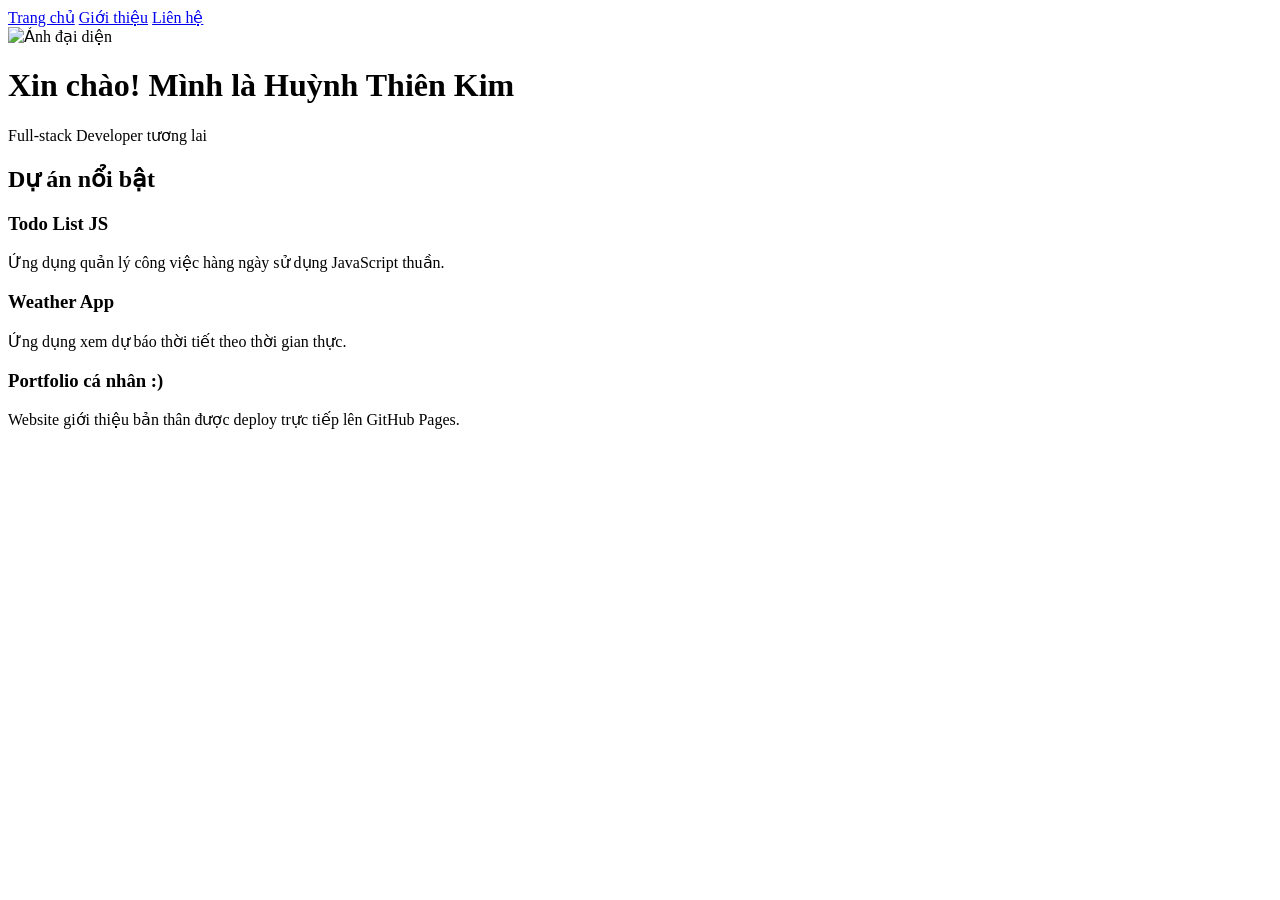
==== index.html @ 4f8ad430 "Add files via upload" ====
<!DOCTYPE html>
<html lang="vi">
<head>
    <meta charset="UTF-8">
    <meta name="viewport" content="width=device-width, initial-scale=1.0">
    <title>Huỳnh Thiên Kim - 241A010059 - Portfolio</title>
    <link rel="stylesheet" href="css/style.css">
</head>
<body>
    <nav>
        <a href="index.html">Trang chủ</a>
        <a href="about.html">Giới thiệu</a>
        <a href="contact.html">Liên hệ</a>
    </nav>

    <header>
        <img src="images/avatar.jpg" alt="Ảnh đại diện" class="avatar">
        <h1>Xin chào! Mình là Huỳnh Thiên Kim</h1>
        <p>Full-stack Developer tương lai</p>
    </header>

    <section>
        <h2>Dự án nổi bật</h2>
        <div class="project">
            <h3>Todo List JS</h3>
            <p>Ứng dụng quản lý công việc hàng ngày sử dụng JavaScript thuần.</p>
        </div>
        <div class="project">
            <h3>Weather App</h3>
            <p>Ứng dụng xem dự báo thời tiết theo thời gian thực.</p>
        </div>
        <div class="project">
            <h3>Portfolio cá nhân :)</h3>
            <p>Website giới thiệu bản thân được deploy trực tiếp lên GitHub Pages.</p>
        </div>
    </section>

    <script src="js/script.js"></script>
</body>
</html>
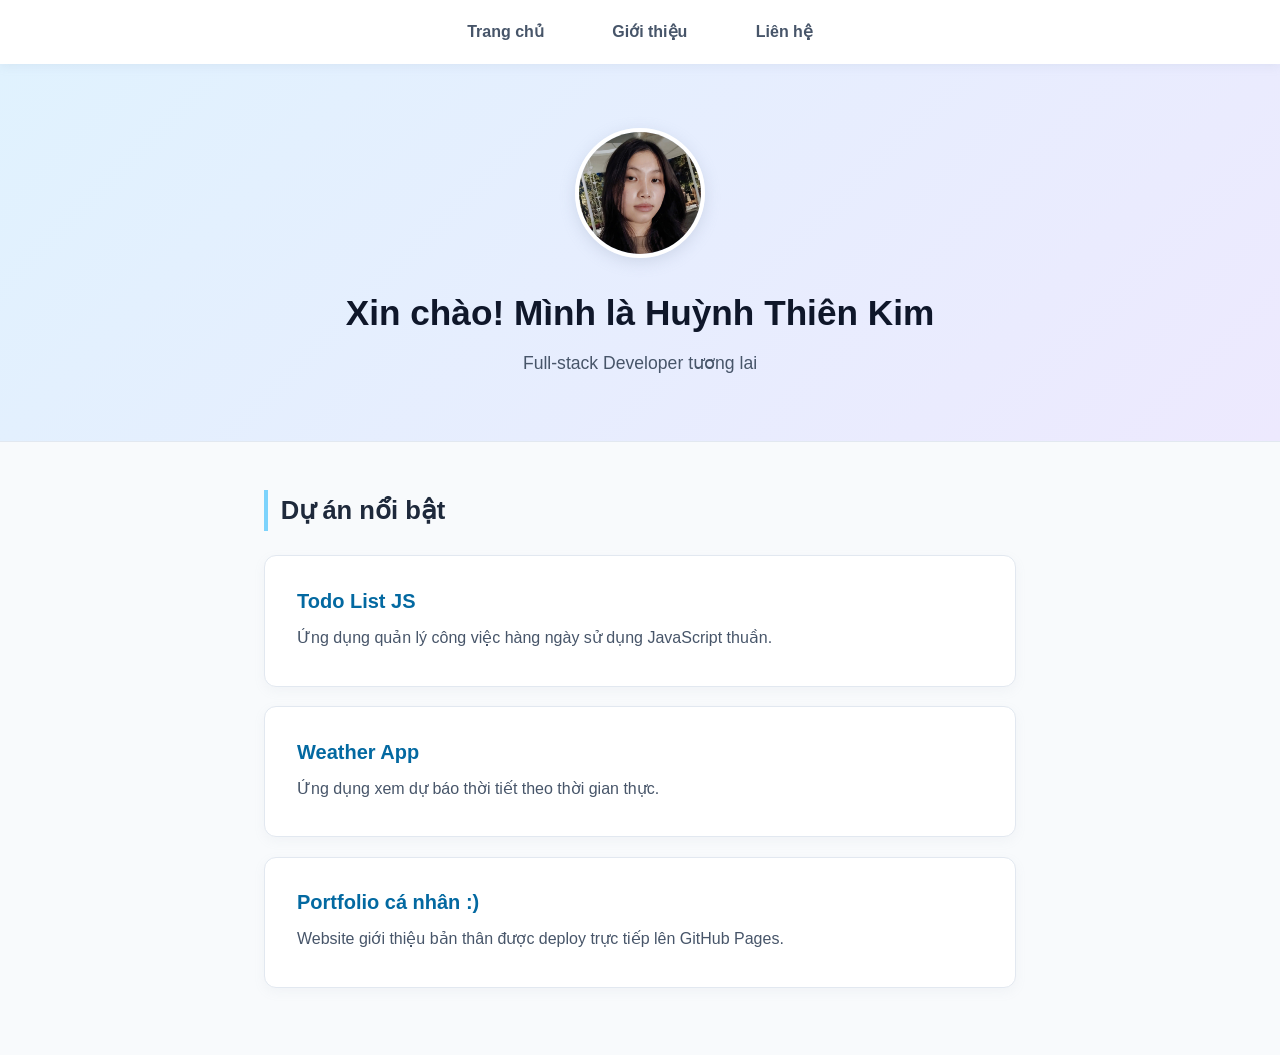
==== commit b650f0b0: "index.html" ====
--- a/index.html
+++ b/index.html
@@ -4,7 +4,8 @@
     <meta charset="UTF-8">
     <meta name="viewport" content="width=device-width, initial-scale=1.0">
     <title>Huỳnh Thiên Kim - 241A010059 - Portfolio</title>
-    <link rel="stylesheet" href="css/style.css">
+    <link rel="stylesheet" href="
+        style.css">
 </head>
 <body>
     <nav>
@@ -14,7 +15,7 @@
     </nav>
 
     <header>
-        <img src="images/avatar.jpg" alt="Ảnh đại diện" class="avatar">
+        <img src="avatar.jpg" alt="Ảnh đại diện" class="avatar">
         <h1>Xin chào! Mình là Huỳnh Thiên Kim</h1>
         <p>Full-stack Developer tương lai</p>
     </header>
@@ -35,6 +36,6 @@
         </div>
     </section>
 
-    <script src="js/script.js"></script>
+    <script src="script.js"></script>
 </body>
-</html>+</html>
--- a/style.css
+++ b/style.css
@@ -0,0 +1,129 @@
+* { 
+    margin: 0; 
+    padding: 0; 
+    box-sizing: border-box; 
+}
+
+body { 
+    font-family: 'Segoe UI', Tahoma, Geneva, Verdana, sans-serif; 
+    line-height: 1.6; 
+    background-color: #F8FAFC; 
+    color: #334155; 
+}
+
+
+nav { 
+    background-color: #FFFFFF; 
+    padding: 1.2rem; 
+    text-align: center; 
+    box-shadow: 0 2px 10px rgba(148, 163, 184, 0.15);
+    position: sticky;
+    top: 0;
+    z-index: 100;
+}
+
+nav a { 
+    color: #475569; 
+    margin: 0 1.2rem; 
+    text-decoration: none; 
+    font-weight: 600;
+    padding: 0.4rem 0.8rem;
+    border-radius: 6px;
+    transition: all 0.3s ease;
+}
+
+nav a:hover { 
+    background-color: #E0F2FE; 
+    color: #0284C7; 
+}
+
+header { 
+    text-align: center; 
+    padding: 4rem 2rem; 
+    background: linear-gradient(135deg, #E0F2FE 0%, #EDE9FE 100%); 
+    color: #1E293B; 
+    border-bottom: 1px solid #E2E8F0;
+}
+
+header h1 {
+    font-size: 2.2rem;
+    color: #0F172A;
+    margin-bottom: 0.5rem;
+}
+
+header p {
+    font-size: 1.1rem;
+    color: #475569;
+    font-weight: 500;
+}
+
+.avatar {
+    width: 130px;
+    height: 130px;
+    border-radius: 50%;
+    object-fit: cover;
+    border: 4px solid #FFFFFF;
+    box-shadow: 0 4px 15px rgba(148, 163, 184, 0.3);
+    margin-bottom: 1.2rem;
+}
+
+.avatar-large {
+    width: 150px;
+    height: 150px;
+    border-radius: 12px;
+    object-fit: cover;
+    border: 3px solid #E0F2FE;
+    margin-bottom: 1.2rem;
+    display: block;
+}
+
+section { 
+    padding: 3rem 1.5rem; 
+    max-width: 800px; 
+    margin: 0 auto; 
+}
+
+section h2 {
+    color: #1E293B;
+    margin-bottom: 1.5rem;
+    font-size: 1.6rem;
+    border-left: 4px solid #7DD3FC; 
+    padding-left: 0.8rem;
+}
+
+.project { 
+    background-color: #FFFFFF; 
+    padding: 1.8rem 2rem; 
+    margin: 1.2rem 0; 
+    border-radius: 12px; 
+    border: 1px solid #E2E8F0;
+    box-shadow: 0 4px 12px rgba(148, 163, 184, 0.08); 
+    transition: transform 0.2s ease, box-shadow 0.2s ease;
+}
+
+.project:hover {
+    transform: translateY(-3px);
+    box-shadow: 0 8px 20px rgba(148, 163, 184, 0.16);
+    border-color: #BAE6FD;
+}
+
+.project h3 { 
+    margin-bottom: 0.5rem; 
+    color: #0369A1; 
+    font-size: 1.25rem;
+}
+
+.project p {
+    color: #475569;
+    margin-bottom: 0.4rem;
+}
+
+.project a {
+    color: #0284C7;
+    text-decoration: none;
+    font-weight: 500;
+}
+
+.project a:hover {
+    text-decoration: underline;
+}
